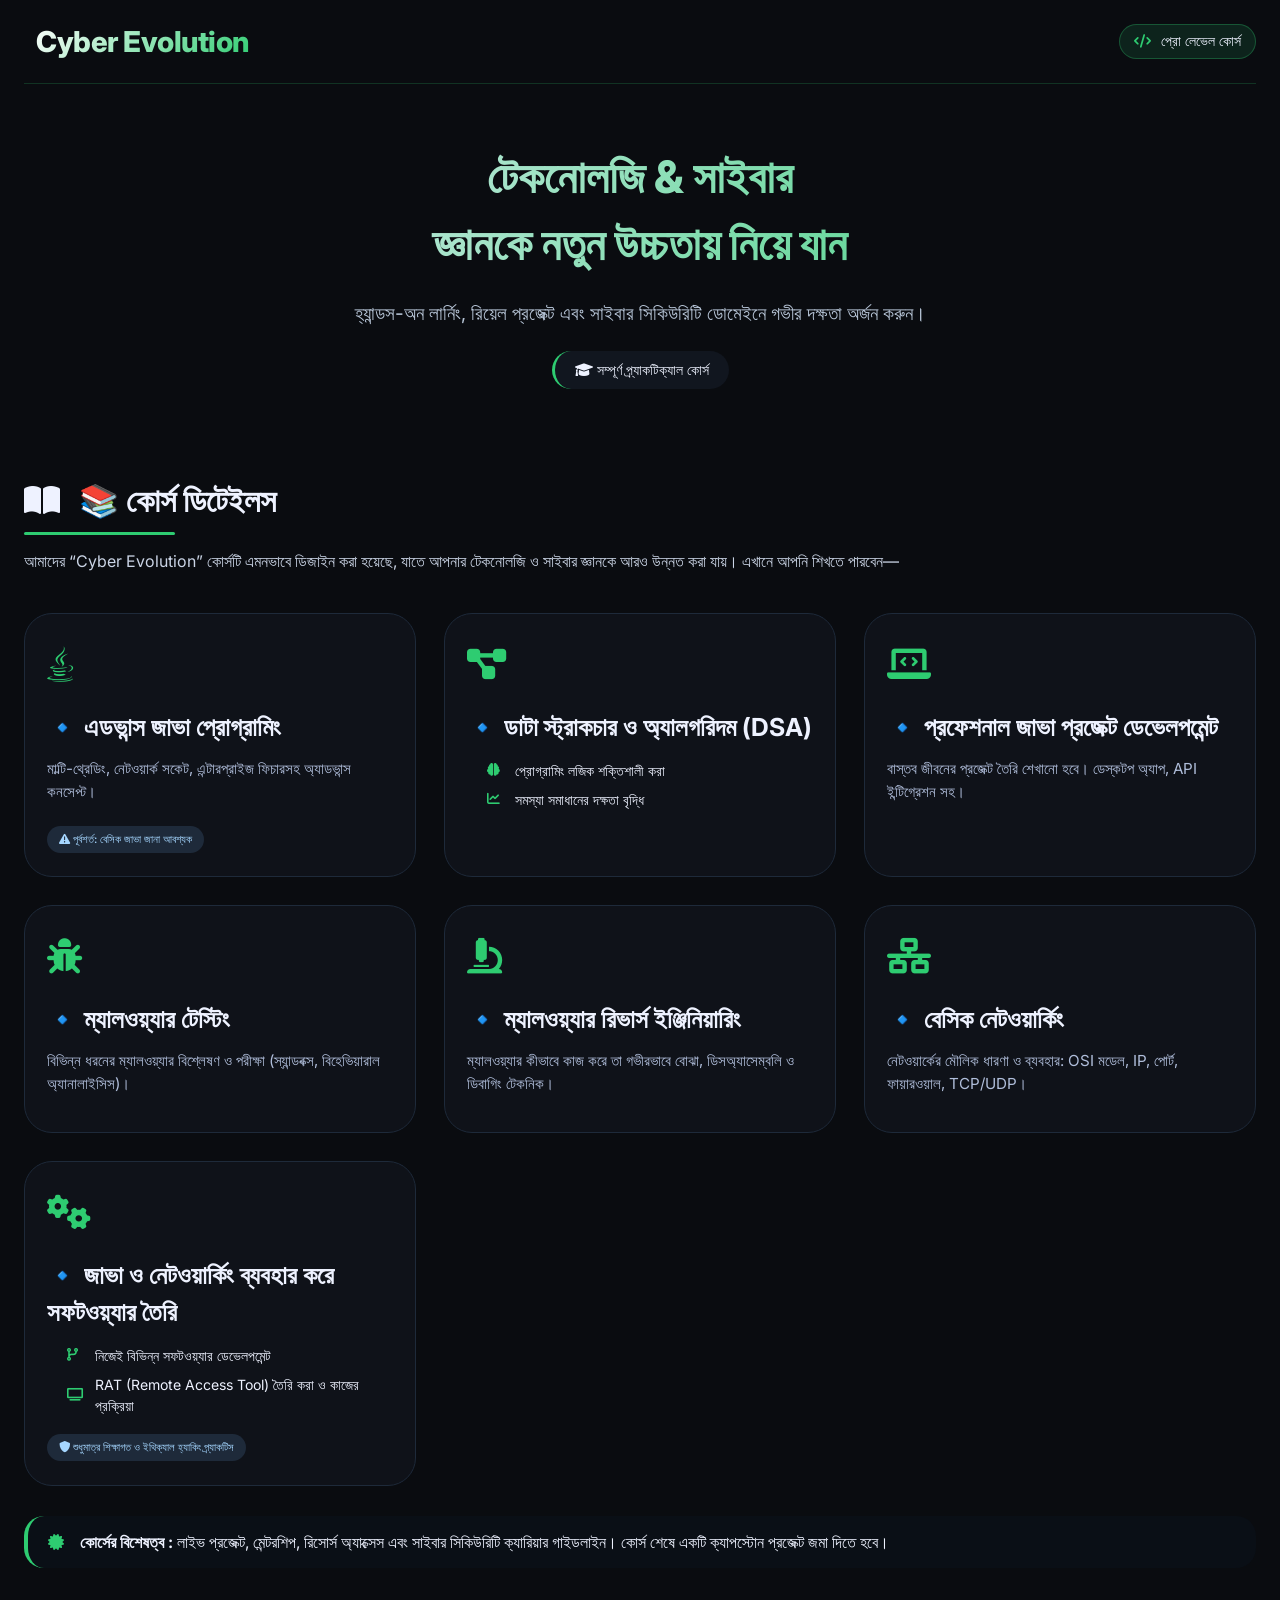
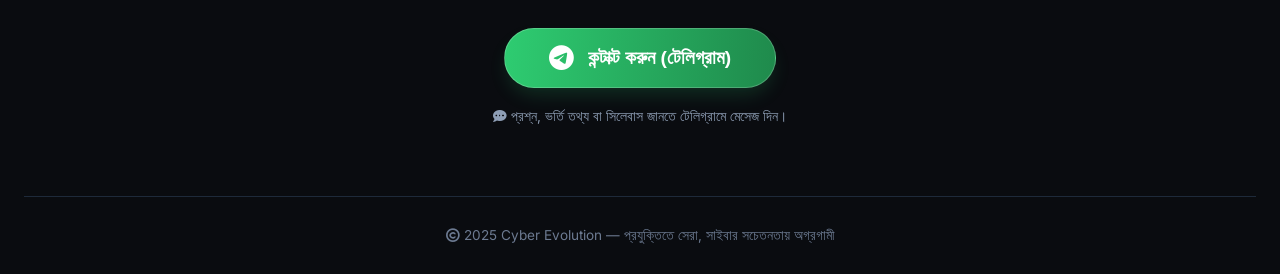
==== index.html @ 8c992a0f "Add files via upload" ====
<!DOCTYPE html>
<html lang="bn">
<head>
  <meta charset="UTF-8">
  <meta name="viewport" content="width=device-width, initial-scale=1.0, user-scalable=yes">
  <title>Cyber Evolution | অ্যাডভান্স টেক কোর্স</title>
  <!-- Google Fonts & Font Awesome -->
  <link href="https://fonts.googleapis.com/css2?family=Inter:opsz,wght@14..32,300;14..32,400;14..32,600;14..32,700;14..32,800&display=swap" rel="stylesheet">
  <link rel="stylesheet" href="https://cdnjs.cloudflare.com/ajax/libs/font-awesome/6.0.0-beta3/css/all.min.css">
 <link rel="stylesheet" href="style.css">
</head>
<body>

<div class="container">
  <!-- navbar -->
  <div class="navbar">
    <div class="logo">
      <i class="fas fa-shield-hog"></i>
      <h1>Cyber Evolution</h1>
    </div>
    <div class="nav-badge">
      <i class="fas fa-code"></i> প্রো লেভেল কোর্স
    </div>
  </div>

  <!-- hero -->
  <div class="hero">
    <h2>টেকনোলজি & সাইবার<br>জ্ঞানকে নতুন উচ্চতায় নিয়ে যান</h2>
    <p>হ্যান্ডস-অন লার্নিং, রিয়েল প্রজেক্ট এবং সাইবার সিকিউরিটি ডোমেইনে গভীর দক্ষতা অর্জন করুন।</p>
    <div class="hero-tag">
      <i class="fas fa-graduation-cap"></i>  সম্পূর্ণ প্র্যাকটিক্যাল কোর্স
    </div>
  </div>

  <!-- কোর্স ডিটেইলস সেকশন -->
  <div>
    <h2 class="section-title"><i class="fas fa-book-open" style="margin-right: 12px;"></i> 📚 কোর্স ডিটেইলস</h2>
    <div style="margin-bottom: 12px; font-size: 1rem; color: #cbd5e6;">আমাদের “Cyber Evolution” কোর্সটি এমনভাবে ডিজাইন করা হয়েছে, যাতে আপনার টেকনোলজি ও সাইবার জ্ঞানকে আরও উন্নত করা যায়। এখানে আপনি শিখতে পারবেন—</div>
  </div>

  <!-- কোর্স কার্ড গ্রিড (7 টি মূল বিষয়) -->
  <div class="course-grid">
    <!-- 1. Advanced Java -->
    <div class="course-card">
      <div class="card-icon"><i class="fab fa-java"></i></div>
      <h3>🔹 এডভান্স জাভা প্রোগ্রামিং</h3>
      <p>মাল্টি-থ্রেডিং, নেটওয়ার্ক সকেট, এন্টারপ্রাইজ ফিচারসহ অ্যাডভান্স কনসেপ্ট।</p>
      <div class="badge-req"><i class="fas fa-exclamation-triangle"></i> পূর্বশর্ত: বেসিক জাভা জানা আবশ্যক</div>
    </div>
    <!-- 2. DSA -->
    <div class="course-card">
      <div class="card-icon"><i class="fas fa-diagram-project"></i></div>
      <h3>🔹 ডাটা স্ট্রাকচার ও অ্যালগরিদম (DSA)</h3>
      <ul class="highlight-list">
        <li><i class="fas fa-brain"></i> প্রোগ্রামিং লজিক শক্তিশালী করা</li>
        <li><i class="fas fa-chart-line"></i> সমস্যা সমাধানের দক্ষতা বৃদ্ধি</li>
      </ul>
    </div>
    <!-- 3. Professional Java Project -->
    <div class="course-card">
      <div class="card-icon"><i class="fas fa-laptop-code"></i></div>
      <h3>🔹 প্রফেশনাল জাভা প্রজেক্ট ডেভেলপমেন্ট</h3>
      <p>বাস্তব জীবনের প্রজেক্ট তৈরি শেখানো হবে। ডেস্কটপ অ্যাপ, API ইন্টিগ্রেশন সহ।</p>
    </div>
    <!-- 4. Malware Testing -->
    <div class="course-card">
      <div class="card-icon"><i class="fas fa-bug"></i></div>
      <h3>🔹 ম্যালওয়্যার টেস্টিং</h3>
      <p>বিভিন্ন ধরনের ম্যালওয়্যার বিশ্লেষণ ও পরীক্ষা (স্যান্ডবক্স, বিহেভিয়ারাল অ্যানালাইসিস)।</p>
    </div>
    <!-- 5. Malware Reverse Engineering -->
    <div class="course-card">
      <div class="card-icon"><i class="fas fa-microscope"></i></div>
      <h3>🔹 ম্যালওয়্যার রিভার্স ইঞ্জিনিয়ারিং</h3>
      <p>ম্যালওয়্যার কীভাবে কাজ করে তা গভীরভাবে বোঝা, ডিসঅ্যাসেম্বলি ও ডিবাগিং টেকনিক।</p>
    </div>
    <!-- 6. Basic Networking -->
    <div class="course-card">
      <div class="card-icon"><i class="fas fa-network-wired"></i></div>
      <h3>🔹 বেসিক নেটওয়ার্কিং</h3>
      <p>নেটওয়ার্কের মৌলিক ধারণা ও ব্যবহার: OSI মডেল, IP, পোর্ট, ফায়ারওয়াল, TCP/UDP।</p>
    </div>
    <!-- 7. Java+Networking Software & RAT -->
    <div class="course-card">
      <div class="card-icon"><i class="fas fa-cogs"></i></div>
      <h3>🔹 জাভা ও নেটওয়ার্কিং ব্যবহার করে সফটওয়্যার তৈরি</h3>
      <ul class="highlight-list">
        <li><i class="fas fa-code-branch"></i> নিজেই বিভিন্ন সফটওয়্যার ডেভেলপমেন্ট</li>
        <li><i class="fas fa-tv"></i> RAT (Remote Access Tool) তৈরি করা ও কাজের প্রক্রিয়া</li>
      </ul>
      <div class="badge-req"><i class="fas fa-shield-alt"></i> শুধুমাত্র শিক্ষাগত ও ইথিক্যাল হ্যাকিং প্র্যাকটিস</div>
    </div>
  </div>

  <!-- অতিরিক্ত তথ্য / বিশেষ নোট -->
  <div class="special-note">
    <i class="fas fa-certificate" style="color:#2ecc71; margin-right: 12px;"></i>
    <strong>কোর্সের বিশেষত্ব :</strong> লাইভ প্রজেক্ট, মেন্টরশিপ, রিসোর্স অ্যাক্সেস এবং সাইবার সিকিউরিটি ক্যারিয়ার গাইডলাইন। কোর্স শেষে একটি ক্যাপস্টোন প্রজেক্ট জমা দিতে হবে।
  </div>

  <!-- কন্টাক্ট বাটন (টেলিগ্রাম) -->
  <div class="contact-area">
    <button class="telegram-btn" id="telegramContactBtn">
      <i class="fab fa-telegram-plane"></i>  কন্টাক্ট করুন (টেলিগ্রাম)
    </button>
    <div class="contact-note">
      <i class="fas fa-comment-dots"></i>  প্রশ্ন, ভর্তি তথ্য বা সিলেবাস জানতে টেলিগ্রামে মেসেজ দিন।
    </div>
  </div>

  <!-- footer -->
  <div class="footer">
    <p><i class="far fa-copyright"></i> 2025 Cyber Evolution — প্রযুক্তিতে সেরা, সাইবার সচেতনতায় অগ্রগামী</p>
  </div>
</div>
<script src="script.js"></script>
</body>
</html>
---- style.css ----
* {
      margin: 0;
      padding: 0;
      box-sizing: border-box;
    }

    body {
      font-family: 'Inter', sans-serif;
      background: #0a0c10;
      color: #eef2ff;
      line-height: 1.5;
      scroll-behavior: smooth;
    }

    /* custom scrollbar */
    ::-webkit-scrollbar {
      width: 8px;
    }
    ::-webkit-scrollbar-track {
      background: #11161f;
    }
    ::-webkit-scrollbar-thumb {
      background: #2c3e66;
      border-radius: 10px;
    }

    /* container */
    .container {
      max-width: 1300px;
      margin: 0 auto;
      padding: 0 24px;
    }

    /* header / navbar */
    .navbar {
      display: flex;
      justify-content: space-between;
      align-items: center;
      padding: 20px 0;
      flex-wrap: wrap;
      gap: 16px;
      border-bottom: 1px solid rgba(46, 204, 113, 0.2);
    }
    .logo {
      display: flex;
      align-items: center;
      gap: 12px;
    }
    .logo i {
      font-size: 2rem;
      color: #2ecc71;
      filter: drop-shadow(0 0 6px #2ecc7166);
    }
    .logo h1 {
      font-size: 1.8rem;
      font-weight: 800;
      background: linear-gradient(135deg, #FFFFFF, #2ecc71);
      background-clip: text;
      -webkit-background-clip: text;
      color: transparent;
      letter-spacing: -0.5px;
    }
    .nav-badge {
      background: rgba(46, 204, 113, 0.12);
      padding: 6px 14px;
      border-radius: 40px;
      font-size: 0.85rem;
      font-weight: 500;
      border: 1px solid rgba(46, 204, 113, 0.3);
    }
    .nav-badge i {
      margin-right: 6px;
      color: #2ecc71;
    }

    /* hero section */
    .hero {
      padding: 60px 0 40px;
      text-align: center;
    }
    .hero h2 {
      font-size: 2.8rem;
      font-weight: 800;
      background: linear-gradient(120deg, #eef2ff, #2ecc71);
      background-clip: text;
      -webkit-background-clip: text;
      color: transparent;
      margin-bottom: 20px;
    }
    .hero p {
      font-size: 1.2rem;
      max-width: 720px;
      margin: 0 auto;
      color: #b9c7d9;
    }
    .hero-tag {
      margin-top: 24px;
      display: inline-block;
      background: #11161f;
      padding: 8px 20px;
      border-radius: 60px;
      font-size: 0.9rem;
      border-left: 3px solid #2ecc71;
    }

    /* course section */
    .section-title {
      font-size: 2rem;
      font-weight: 700;
      margin: 48px 0 24px 0;
      position: relative;
      display: inline-block;
    }
    .section-title:after {
      content: '';
      position: absolute;
      bottom: -10px;
      left: 0;
      width: 60%;
      height: 3px;
      background: #2ecc71;
      border-radius: 3px;
    }
    .course-grid {
      display: grid;
      grid-template-columns: repeat(auto-fill, minmax(320px, 1fr));
      gap: 28px;
      margin: 40px 0 30px;
    }
    .course-card {
      background: #0f1219;
      border-radius: 28px;
      padding: 24px 22px;
      transition: all 0.25s ease;
      border: 1px solid #1e2a3a;
      backdrop-filter: blur(2px);
    }
    .course-card:hover {
      transform: translateY(-6px);
      border-color: #2ecc7140;
      box-shadow: 0 20px 30px -12px rgba(0,0,0,0.5);
      background: #11161f;
    }
    .card-icon {
      font-size: 2.2rem;
      color: #2ecc71;
      margin-bottom: 18px;
    }
    .course-card h3 {
      font-size: 1.55rem;
      font-weight: 700;
      margin-bottom: 12px;
    }
    .course-card p {
      color: #b0bedb;
      font-size: 0.95rem;
      margin-bottom: 12px;
    }
    .badge-req {
      background: #1e2a3a;
      display: inline-block;
      padding: 5px 12px;
      border-radius: 20px;
      font-size: 0.7rem;
      font-weight: 500;
      margin-top: 10px;
      color: #a5d6ff;
    }
    .highlight-list {
      margin-top: 14px;
      padding-left: 20px;
      list-style: none;
    }
    .highlight-list li {
      margin: 8px 0;
      font-size: 0.88rem;
      display: flex;
      align-items: center;
      gap: 10px;
    }
    .highlight-list li i {
      color: #2ecc71;
      font-size: 0.8rem;
      width: 18px;
    }
    .special-note {
      background: #0a0f16;
      border-left: 4px solid #2ecc71;
      padding: 14px 20px;
      border-radius: 20px;
      margin: 20px 0;
    }

    /* contact button + telegram */
    .contact-area {
      text-align: center;
      margin: 60px 0 70px;
    }
    .telegram-btn {
      background: linear-gradient(95deg, #2ecc71, #1f8a4c);
      border: none;
      padding: 16px 44px;
      font-size: 1.2rem;
      font-weight: 700;
      border-radius: 60px;
      color: white;
      display: inline-flex;
      align-items: center;
      gap: 14px;
      cursor: pointer;
      transition: 0.2s;
      box-shadow: 0 10px 20px -5px #2ecc7133;
      border: 1px solid rgba(255,255,255,0.2);
    }
    .telegram-btn i {
      font-size: 1.6rem;
    }
    .telegram-btn:hover {
      transform: scale(1.02);
      background: linear-gradient(95deg, #27ae60, #186d3e);
      box-shadow: 0 16px 28px -8px #2ecc7166;
    }
    .contact-note {
      margin-top: 18px;
      font-size: 0.85rem;
      color: #8e9eb5;
    }

    /* footer */
    .footer {
      border-top: 1px solid #1e2a3a;
      padding: 28px 0;
      text-align: center;
      font-size: 0.85rem;
      color: #6c7a91;
    }

    /* responsive */
    @media (max-width: 700px) {
      .container {
        padding: 0 20px;
      }
      .hero h2 {
        font-size: 2rem;
      }
      .section-title {
        font-size: 1.7rem;
      }
      .navbar {
        flex-direction: column;
        align-items: flex-start;
      }
      .telegram-btn {
        padding: 12px 30px;
        font-size: 1rem;
      }
    }
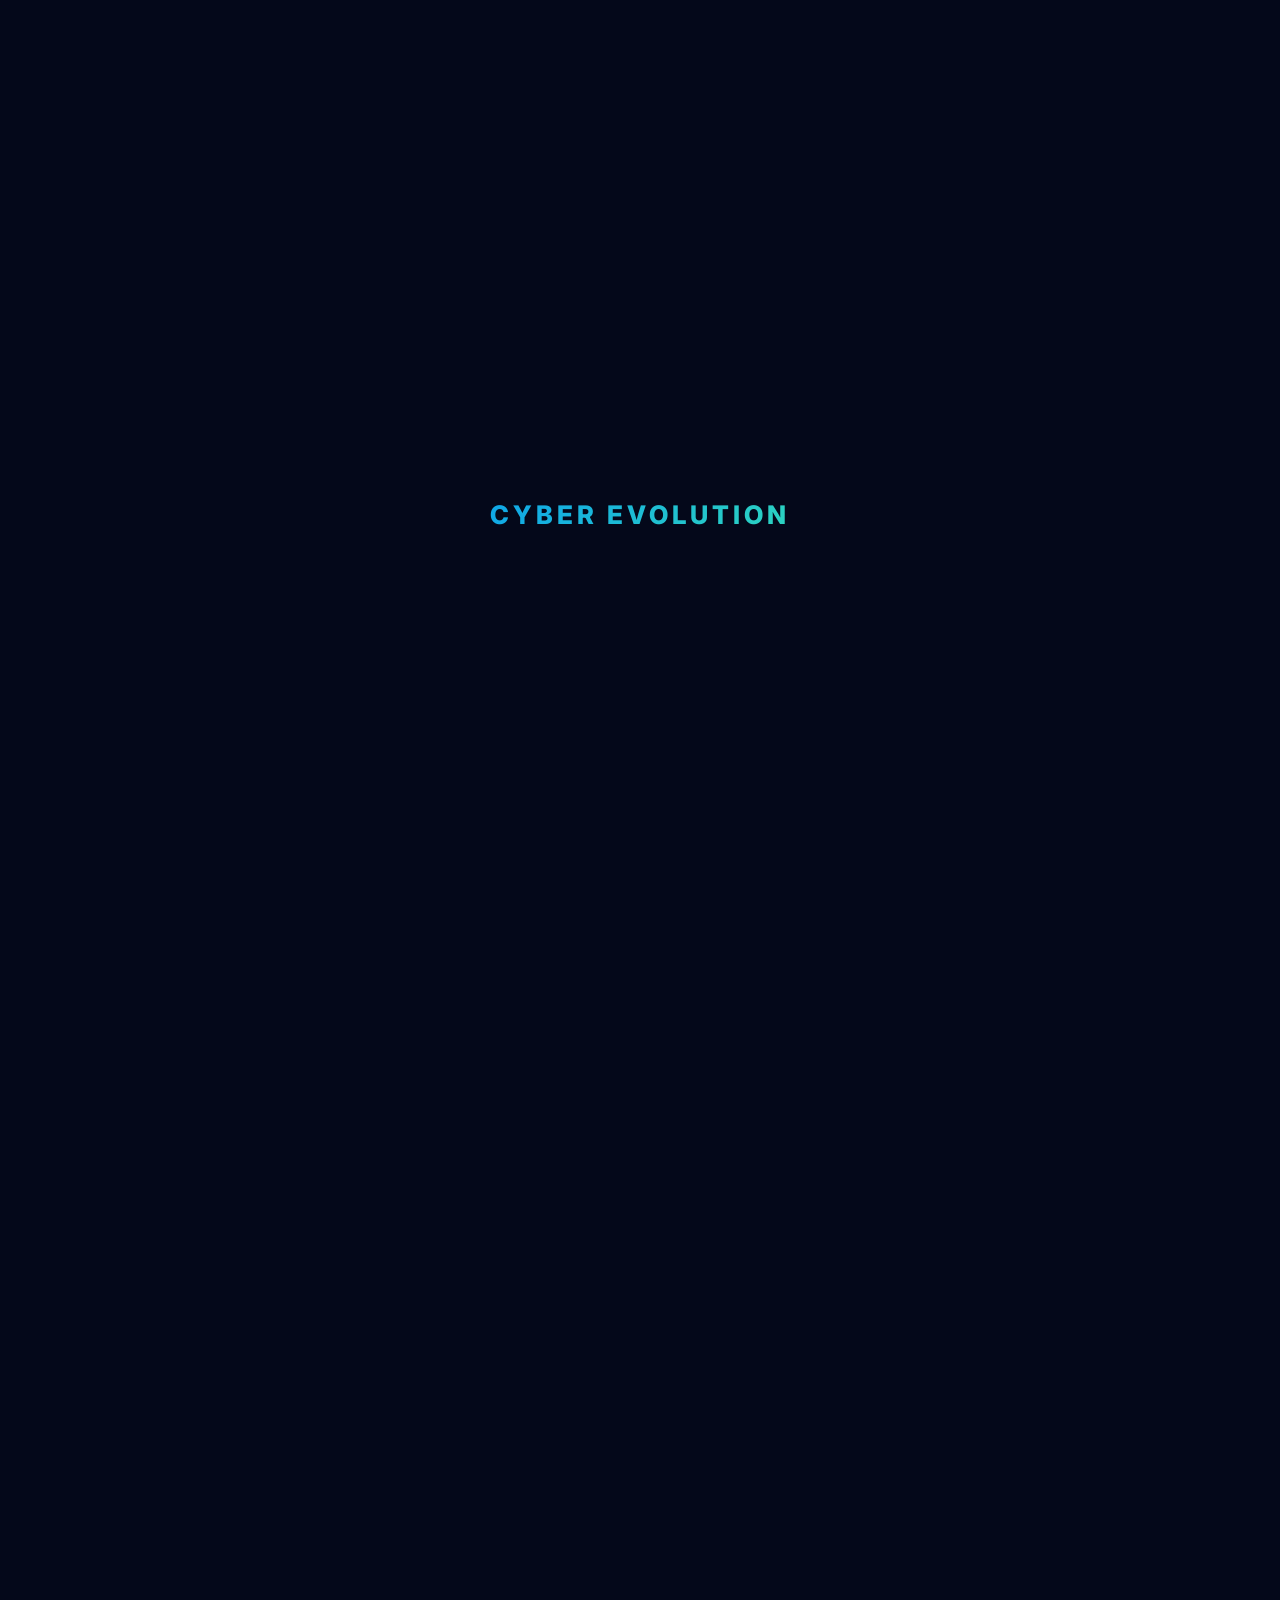
==== commit 33e981ae: "Add files via upload" ====
--- a/index.html
+++ b/index.html
@@ -1,118 +1,498 @@
 <!DOCTYPE html>
 <html lang="bn">
 <head>
-  <meta charset="UTF-8">
-  <meta name="viewport" content="width=device-width, initial-scale=1.0, user-scalable=yes">
-  <title>Cyber Evolution | অ্যাডভান্স টেক কোর্স</title>
-  <!-- Google Fonts & Font Awesome -->
-  <link href="https://fonts.googleapis.com/css2?family=Inter:opsz,wght@14..32,300;14..32,400;14..32,600;14..32,700;14..32,800&display=swap" rel="stylesheet">
-  <link rel="stylesheet" href="https://cdnjs.cloudflare.com/ajax/libs/font-awesome/6.0.0-beta3/css/all.min.css">
- <link rel="stylesheet" href="style.css">
+    <meta charset="UTF-8">
+    <meta name="viewport" content="width=device-width, initial-scale=1.0">
+    <title>Cyber Evolution - Advanced Cyber Security & Programming</title>
+    <meta name="description" content="Cyber Evolution কোর্সের মাধ্যমে অ্যাডভান্স জাভা, DSA, ম্যালওয়্যার এনালাইসিস এবং সাইবার সিকিউরিটি শিখুন।">
+    <link href="https://fonts.googleapis.com/css2?family=Inter:wght@300;400;500;600;700;800&family=Noto+Sans+Bengali:wght@400;500;600;700&display=swap" rel="stylesheet">
+    <link rel="stylesheet" href="https://cdnjs.cloudflare.com/ajax/libs/font-awesome/6.4.0/css/all.min.css">
+    <link rel="stylesheet" href="styles.css">
 </head>
 <body>
 
-<div class="container">
-  <!-- navbar -->
-  <div class="navbar">
-    <div class="logo">
-      <i class="fas fa-shield-hog"></i>
-      <h1>Cyber Evolution</h1>
-    </div>
-    <div class="nav-badge">
-      <i class="fas fa-code"></i> প্রো লেভেল কোর্স
-    </div>
-  </div>
-
-  <!-- hero -->
-  <div class="hero">
-    <h2>টেকনোলজি & সাইবার<br>জ্ঞানকে নতুন উচ্চতায় নিয়ে যান</h2>
-    <p>হ্যান্ডস-অন লার্নিং, রিয়েল প্রজেক্ট এবং সাইবার সিকিউরিটি ডোমেইনে গভীর দক্ষতা অর্জন করুন।</p>
-    <div class="hero-tag">
-      <i class="fas fa-graduation-cap"></i>  সম্পূর্ণ প্র্যাকটিক্যাল কোর্স
-    </div>
-  </div>
-
-  <!-- কোর্স ডিটেইলস সেকশন -->
-  <div>
-    <h2 class="section-title"><i class="fas fa-book-open" style="margin-right: 12px;"></i> 📚 কোর্স ডিটেইলস</h2>
-    <div style="margin-bottom: 12px; font-size: 1rem; color: #cbd5e6;">আমাদের “Cyber Evolution” কোর্সটি এমনভাবে ডিজাইন করা হয়েছে, যাতে আপনার টেকনোলজি ও সাইবার জ্ঞানকে আরও উন্নত করা যায়। এখানে আপনি শিখতে পারবেন—</div>
-  </div>
-
-  <!-- কোর্স কার্ড গ্রিড (7 টি মূল বিষয়) -->
-  <div class="course-grid">
-    <!-- 1. Advanced Java -->
-    <div class="course-card">
-      <div class="card-icon"><i class="fab fa-java"></i></div>
-      <h3>🔹 এডভান্স জাভা প্রোগ্রামিং</h3>
-      <p>মাল্টি-থ্রেডিং, নেটওয়ার্ক সকেট, এন্টারপ্রাইজ ফিচারসহ অ্যাডভান্স কনসেপ্ট।</p>
-      <div class="badge-req"><i class="fas fa-exclamation-triangle"></i> পূর্বশর্ত: বেসিক জাভা জানা আবশ্যক</div>
-    </div>
-    <!-- 2. DSA -->
-    <div class="course-card">
-      <div class="card-icon"><i class="fas fa-diagram-project"></i></div>
-      <h3>🔹 ডাটা স্ট্রাকচার ও অ্যালগরিদম (DSA)</h3>
-      <ul class="highlight-list">
-        <li><i class="fas fa-brain"></i> প্রোগ্রামিং লজিক শক্তিশালী করা</li>
-        <li><i class="fas fa-chart-line"></i> সমস্যা সমাধানের দক্ষতা বৃদ্ধি</li>
-      </ul>
-    </div>
-    <!-- 3. Professional Java Project -->
-    <div class="course-card">
-      <div class="card-icon"><i class="fas fa-laptop-code"></i></div>
-      <h3>🔹 প্রফেশনাল জাভা প্রজেক্ট ডেভেলপমেন্ট</h3>
-      <p>বাস্তব জীবনের প্রজেক্ট তৈরি শেখানো হবে। ডেস্কটপ অ্যাপ, API ইন্টিগ্রেশন সহ।</p>
-    </div>
-    <!-- 4. Malware Testing -->
-    <div class="course-card">
-      <div class="card-icon"><i class="fas fa-bug"></i></div>
-      <h3>🔹 ম্যালওয়্যার টেস্টিং</h3>
-      <p>বিভিন্ন ধরনের ম্যালওয়্যার বিশ্লেষণ ও পরীক্ষা (স্যান্ডবক্স, বিহেভিয়ারাল অ্যানালাইসিস)।</p>
-    </div>
-    <!-- 5. Malware Reverse Engineering -->
-    <div class="course-card">
-      <div class="card-icon"><i class="fas fa-microscope"></i></div>
-      <h3>🔹 ম্যালওয়্যার রিভার্স ইঞ্জিনিয়ারিং</h3>
-      <p>ম্যালওয়্যার কীভাবে কাজ করে তা গভীরভাবে বোঝা, ডিসঅ্যাসেম্বলি ও ডিবাগিং টেকনিক।</p>
-    </div>
-    <!-- 6. Basic Networking -->
-    <div class="course-card">
-      <div class="card-icon"><i class="fas fa-network-wired"></i></div>
-      <h3>🔹 বেসিক নেটওয়ার্কিং</h3>
-      <p>নেটওয়ার্কের মৌলিক ধারণা ও ব্যবহার: OSI মডেল, IP, পোর্ট, ফায়ারওয়াল, TCP/UDP।</p>
-    </div>
-    <!-- 7. Java+Networking Software & RAT -->
-    <div class="course-card">
-      <div class="card-icon"><i class="fas fa-cogs"></i></div>
-      <h3>🔹 জাভা ও নেটওয়ার্কিং ব্যবহার করে সফটওয়্যার তৈরি</h3>
-      <ul class="highlight-list">
-        <li><i class="fas fa-code-branch"></i> নিজেই বিভিন্ন সফটওয়্যার ডেভেলপমেন্ট</li>
-        <li><i class="fas fa-tv"></i> RAT (Remote Access Tool) তৈরি করা ও কাজের প্রক্রিয়া</li>
-      </ul>
-      <div class="badge-req"><i class="fas fa-shield-alt"></i> শুধুমাত্র শিক্ষাগত ও ইথিক্যাল হ্যাকিং প্র্যাকটিস</div>
-    </div>
-  </div>
-
-  <!-- অতিরিক্ত তথ্য / বিশেষ নোট -->
-  <div class="special-note">
-    <i class="fas fa-certificate" style="color:#2ecc71; margin-right: 12px;"></i>
-    <strong>কোর্সের বিশেষত্ব :</strong> লাইভ প্রজেক্ট, মেন্টরশিপ, রিসোর্স অ্যাক্সেস এবং সাইবার সিকিউরিটি ক্যারিয়ার গাইডলাইন। কোর্স শেষে একটি ক্যাপস্টোন প্রজেক্ট জমা দিতে হবে।
-  </div>
-
-  <!-- কন্টাক্ট বাটন (টেলিগ্রাম) -->
-  <div class="contact-area">
-    <button class="telegram-btn" id="telegramContactBtn">
-      <i class="fab fa-telegram-plane"></i>  কন্টাক্ট করুন (টেলিগ্রাম)
-    </button>
-    <div class="contact-note">
-      <i class="fas fa-comment-dots"></i>  প্রশ্ন, ভর্তি তথ্য বা সিলেবাস জানতে টেলিগ্রামে মেসেজ দিন।
-    </div>
-  </div>
-
-  <!-- footer -->
-  <div class="footer">
-    <p><i class="far fa-copyright"></i> 2025 Cyber Evolution — প্রযুক্তিতে সেরা, সাইবার সচেতনতায় অগ্রগামী</p>
-  </div>
-</div>
-<script src="script.js"></script>
+    <!-- ===== WATER DROP SPLASH SCREEN ===== -->
+    <div id="splashScreen" class="splash-screen">
+        <div class="drop-container">
+            <div class="drop"></div>
+            <div class="ripple ripple-1"></div>
+            <div class="ripple ripple-2"></div>
+            <div class="ripple ripple-3"></div>
+        </div>
+        <p class="splash-text">Cyber Evolution</p>
+    </div>
+
+    <!-- ===== MAIN SITE WRAPPER ===== -->
+    <div id="siteWrapper" class="site-wrapper">
+
+    <!-- ===== HEADER ===== -->
+    <header class="header" id="mainHeader">
+        <div class="container header-container">
+            <div class="logo">
+                <i class="fa-solid fa-shield-halved logo-icon"></i>
+                <span class="logo-text">Cyber <span class="logo-accent">Evolution</span></span>
+            </div>
+            <nav class="nav-links">
+                <a href="#course">কোর্স</a>
+                <a href="#how-to-buy">কেনার পদ্ধতি</a>
+                <a href="#contact">যোগাযোগ</a>
+            </nav>
+            <div class="nav-actions">
+                <button id="loginBtn" class="btn-login">
+                    <i class="fa-solid fa-user-lock"></i>
+                    <span>লগইন</span>
+                </button>
+                <button class="hamburger" id="hamburger">
+                    <span></span><span></span><span></span>
+                </button>
+            </div>
+        </div>
+        <!-- Mobile Menu -->
+        <div class="mobile-menu" id="mobileMenu">
+            <a href="#course">কোর্স</a>
+            <a href="#how-to-buy">কেনার পদ্ধতি</a>
+            <a href="#contact">যোগাযোগ</a>
+        </div>
+    </header>
+
+    <!-- ===== LOGIN MODAL ===== -->
+    <div id="loginModal" class="modal">
+        <div class="modal-overlay"></div>
+        <div class="modal-content glass-panel">
+            <button class="modal-close" id="closeLogin"><i class="fa-solid fa-xmark"></i></button>
+            <div class="modal-header">
+                <div class="modal-icon"><i class="fa-solid fa-lock"></i></div>
+                <h2>একাউন্টে প্রবেশ করুন</h2>
+                <p>আপনার টোকেন ও পাসওয়ার্ড দিয়ে লগইন করুন</p>
+            </div>
+            <form id="loginForm">
+                <div class="input-group">
+                    <label for="token"><i class="fa-solid fa-key"></i> TOKEN নাম্বার</label>
+                    <input type="text" id="token" placeholder="আপনার TOKEN দিন" required>
+                </div>
+                <div class="input-group">
+                    <label for="password"><i class="fa-solid fa-shield"></i> পাসওয়ার্ড</label>
+                    <input type="password" id="password" placeholder="আপনার পাসওয়ার্ড দিন" required>
+                </div>
+                <button type="submit" class="btn-primary btn-full">
+                    <i class="fa-solid fa-right-to-bracket"></i> লগইন করুন
+                </button>
+            </form>
+        </div>
+    </div>
+
+    <!-- ===== PAYMENT MODAL ===== -->
+    <div id="paymentModal" class="modal">
+        <div class="modal-overlay"></div>
+        <div class="modal-content glass-panel modal-wide">
+            <button class="modal-close close-payment"><i class="fa-solid fa-xmark"></i></button>
+            <div class="modal-header">
+                <div class="modal-icon" style="background: linear-gradient(135deg, #e2146e, #f43f5e);"><i class="fa-solid fa-bag-shopping"></i></div>
+                <h2>কোর্সে এনরোল করুন</h2>
+                <p>নিচের পদ্ধতি অনুসরণ করুন</p>
+            </div>
+
+            <div class="bkash-box">
+                <div class="bkash-label"><i class="fa-solid fa-mobile-screen-button"></i> বিকাশ সেন্ড মানি (Personal)</div>
+                <div class="bkash-number">01829534989</div>
+                <div class="bkash-amount">পরিমাণ: <strong>৳ ৩০০০</strong></div>
+            </div>
+
+            <form id="paymentForm">
+                <div class="form-grid">
+                    <div class="input-group">
+                        <label for="senderNumber"><i class="fa-solid fa-phone"></i> যে নাম্বার থেকে পাঠিয়েছেন</label>
+                        <input type="text" id="senderNumber" placeholder="01X-XXXX-XXXX" required>
+                    </div>
+                    <div class="input-group">
+                        <label for="trxId"><i class="fa-solid fa-receipt"></i> Transaction ID (TrxID)</label>
+                        <input type="text" id="trxId" placeholder="যেমন: 9B7C6X5Z" required>
+                    </div>
+                </div>
+                <div class="input-group">
+                    <label for="contactNumber"><i class="fa-brands fa-whatsapp"></i> WhatsApp / Telegram নাম্বার (TOKEN পাঠানো হবে)</label>
+                    <input type="text" id="contactNumber" placeholder="আপনার যোগাযোগের নাম্বার" required>
+                </div>
+                <button type="submit" class="btn-primary btn-full" style="background: linear-gradient(135deg, #e2146e, #f43f5e);">
+                    <i class="fa-solid fa-check-circle"></i> পেমেন্ট কনফার্ম করুন
+                </button>
+            </form>
+        </div>
+    </div>
+
+    <!-- ===== SUCCESS MODAL ===== -->
+    <div id="successModal" class="modal">
+        <div class="modal-overlay"></div>
+        <div class="modal-content glass-panel text-center">
+            <button class="modal-close close-success"><i class="fa-solid fa-xmark"></i></button>
+            <div class="success-anim">
+                <i class="fa-solid fa-circle-check"></i>
+            </div>
+            <h2 class="success-title">পেমেন্ট জমা নেওয়া হয়েছে!</h2>
+            <p class="success-msg">অনুগ্রহ করে <strong>৫ থেকে ১০ মিনিট</strong> পর আপনার লগিন <strong>TOKEN</strong> এবং <strong>পাসওয়ার্ড</strong> আপনার দেওয়া নাম্বারে পেয়ে যাবেন। ধন্যবাদ।</p>
+            <div class="notice-warning">
+                <i class="fa-solid fa-triangle-exclamation"></i>
+                <p>বিঃদ্রঃ ডেলিভারিতে ১০ মিনিটের বেশি সময় লাগলে আমাদের সাপোর্ট টিমের সাথে যোগাযোগ করবেন।</p>
+            </div>
+            <button type="button" class="btn-primary close-success-btn" style="margin-top: 20px;">
+                <i class="fa-solid fa-check"></i> ঠিক আছে
+            </button>
+        </div>
+    </div>
+
+    <!-- ===== PRIVACY POLICY MODAL ===== -->
+    <div id="privacyModal" class="modal">
+        <div class="modal-overlay"></div>
+        <div class="modal-content glass-panel modal-wide">
+            <button class="modal-close close-privacy"><i class="fa-solid fa-xmark"></i></button>
+            <div class="modal-header">
+                <div class="modal-icon"><i class="fa-solid fa-file-shield"></i></div>
+                <h2>প্রাইভেসি পলিসি</h2>
+                <p>সর্বশেষ আপডেট: মার্চ ২০২৬</p>
+            </div>
+            <div class="policy-content">
+                <div class="policy-section">
+                    <h4><i class="fa-solid fa-database"></i> তথ্য সংগ্রহ</h4>
+                    <p>আমরা শুধুমাত্র প্রয়োজনীয় তথ্য যেমন আপনার যোগাযোগের নাম্বার এবং পেমেন্টের বিবরণ সংগ্রহ করি। আপনার ব্যক্তিগত তথ্য কোনো তৃতীয় পক্ষের সাথে শেয়ার করা হয় না।</p>
+                </div>
+                <div class="policy-section">
+                    <h4><i class="fa-solid fa-lock"></i> তথ্য সুরক্ষা</h4>
+                    <p>আপনার প্রদত্ত সকল তথ্য সম্পূর্ণ নিরাপদ রাখা হয়। লগইন টোকেন ও পাসওয়ার্ড এনক্রিপ্টেড পদ্ধতিতে সংগ্রহ ও পরিচালনা করা হয়।</p>
+                </div>
+                <div class="policy-section">
+                    <h4><i class="fa-solid fa-money-bill-transfer"></i> পেমেন্ট নীতি</h4>
+                    <p>পেমেন্ট সম্পন্ন হওয়ার পর ৫ থেকে ১০ মিনিটের মধ্যে আপনার দেওয়া যোগাযোগ নাম্বারে TOKEN ও পাসওয়ার্ড পাঠানো হবে। কোনো কারণে নির্ধারিত সময়ের মধ্যে না পেলে সাপোর্ট টিমের সাথে যোগাযোগ করুন।</p>
+                </div>
+                <div class="policy-section">
+                    <h4><i class="fa-solid fa-rotate-left"></i> রিফান্ড পলিসি</h4>
+                    <p>কোর্স শুরু হওয়ার আগ পর্যন্ত সম্পূর্ণ রিফান্ড প্রদান করা হবে। কোর্স শুরু হওয়ার পরে কোনো রিফান্ড প্রযোজ্য হবে না। রিফান্ডের জন্য আমাদের সাপোর্টে যোগাযোগ করুন।</p>
+                </div>
+                <div class="policy-section">
+                    <h4><i class="fa-solid fa-ban"></i> ব্যবহারের শর্ত</h4>
+                    <p>কোর্সের কোনো শিক্ষা উপকরণ অন্যের সাথে শেয়ার, বিক্রি বা পুনর্বিতরণ করা সম্পূর্ণ নিষিদ্ধ। এই নিয়ম লঙ্ঘনে একাউন্ট স্থায়ীভাবে নিষিদ্ধ করা হবে।</p>
+                </div>
+                <div class="policy-section">
+                    <h4><i class="fa-solid fa-envelope"></i> যোগাযোগ</h4>
+                    <p>প্রাইভেসি পলিসি বিষয়ক যেকোনো প্রশ্নের জন্য আমাদের টেলিগ্রাম বা WhatsApp-এ যোগাযোগ করুন।</p>
+                </div>
+            </div>
+        </div>
+    </div>
+
+    <!-- ===== HOW TO BUY MODAL ===== -->
+    <div id="howToBuyModal" class="modal">
+        <div class="modal-overlay"></div>
+        <div class="modal-content glass-panel modal-wide">
+            <button class="modal-close close-howtobuy"><i class="fa-solid fa-xmark"></i></button>
+            <div class="modal-header">
+                <div class="modal-icon" style="background: linear-gradient(135deg, #f59e0b, #d97706);"><i class="fa-solid fa-cart-shopping"></i></div>
+                <h2>কোর্স কেনা ও লগইন করার পদ্ধতি</h2>
+                <p>ধাপে ধাপে সম্পূর্ণ গাইড</p>
+            </div>
+            <div class="steps-container">
+                <div class="step">
+                    <div class="step-num">১</div>
+                    <div class="step-body">
+                        <h4>বিকাশে পেমেন্ট করুন</h4>
+                        <p>আমাদের বিকাশ নাম্বারে (<strong>01829534989</strong>) Send Money অপশনে গিয়ে <strong>৳ ৩০০০</strong> টাকা পাঠান।</p>
+                    </div>
+                </div>
+                <div class="step">
+                    <div class="step-num">২</div>
+                    <div class="step-body">
+                        <h4>এনরোলমেন্ট ফর্ম পূরণ করুন</h4>
+                        <p>সাইটে "কোর্সে এনরোল করুন" বাটনে ক্লিক করুন এবং আপনার বিকাশ নাম্বার, TrxID এবং WhatsApp/Telegram নাম্বার দিয়ে ফর্মটি জমা দিন।</p>
+                    </div>
+                </div>
+                <div class="step">
+                    <div class="step-num">৩</div>
+                    <div class="step-body">
+                        <h4>TOKEN ও পাসওয়ার্ড পান</h4>
+                        <p>পেমেন্ট ভেরিফাই হওয়ার পর <strong>৫ থেকে ১০ মিনিটের</strong> মধ্যে আপনার দেওয়া নাম্বারে TOKEN এবং পাসওয়ার্ড পাঠানো হবে।</p>
+                    </div>
+                </div>
+                <div class="step">
+                    <div class="step-num">৪</div>
+                    <div class="step-body">
+                        <h4>সাইটে লগইন করুন</h4>
+                        <p>হেডারের উপরের <strong>"লগইন"</strong> বাটনে ক্লিক করুন। প্রাপ্ত TOKEN ও পাসওয়ার্ড দিয়ে লগইন করুন এবং কোর্স ড্যাশবোর্ডে প্রবেশ করুন।</p>
+                    </div>
+                </div>
+            </div>
+        </div>
+    </div>
+
+    <!-- ===== TERMS MODAL ===== -->
+    <div id="termsModal" class="modal">
+        <div class="modal-overlay"></div>
+        <div class="modal-content glass-panel modal-wide">
+            <button class="modal-close close-terms"><i class="fa-solid fa-xmark"></i></button>
+            <div class="modal-header">
+                <div class="modal-icon"><i class="fa-solid fa-file-contract"></i></div>
+                <h2>শর্তাবলী</h2>
+                <p>Terms & Conditions</p>
+            </div>
+            <div class="policy-content">
+                <div class="policy-section">
+                    <h4><i class="fa-solid fa-circle-check"></i> কোর্সে ভর্তির শর্তাবলী</h4>
+                    <p>কোর্সে ভর্তির সময় আপনাকে অবশ্যই সঠিক তথ্য প্রদান করতে হবে। ভুল তথ্য প্রদানের ক্ষেত্রে একাউন্ট বাতিল করার অধিকার আমাদের সংরক্ষিত।</p>
+                </div>
+                <div class="policy-section">
+                    <h4><i class="fa-solid fa-copyright"></i> মেধাস্বত্ব (Intellectual Property)</h4>
+                    <p>কোর্সের সমস্ত ভিডিও, কোড, নোট এবং অন্যান্য উপকরণ Cyber Evolution-এর সম্পত্তি। এগুলো কপি, বিতরণ বা পুনরায় প্রকাশ করা কঠোরভাবে নিষিদ্ধ।</p>
+                </div>
+                <div class="policy-section">
+                    <h4><i class="fa-solid fa-user-shield"></i> একাউন্ট শেয়ারিং নিষিদ্ধ</h4>
+                    <p>প্রতিটি TOKEN শুধুমাত্র একজন ব্যক্তির জন্য প্রযোজ্য। অন্যের সাথে TOKEN শেয়ার করা নিষিদ্ধ। একাউন্ট শেয়ারিং সনাক্ত হলে কোনো রিফান্ড ছাড়াই একাউন্ট বন্ধ করা হবে।</p>
+                </div>
+                <div class="policy-section">
+                    <h4><i class="fa-solid fa-scale-balanced"></i> আইনগত ব্যবহার</h4>
+                    <p>কোর্সে শেখানো সকল সাইবার সিকিউরিটি বিষয়াবলী কেবলমাত্র শিক্ষামূলক এবং আইনসম্মত উদ্দেশ্যে ব্যবহার করতে হবে। অবৈধ উদ্দেশ্যে ব্যবহারের জন্য আমরা দায়ী থাকব না।</p>
+                </div>
+            </div>
+        </div>
+    </div>
+
+    <!-- ===== MAIN CONTENT ===== -->
+    <main>
+
+        <!-- HERO SECTION -->
+        <section class="hero" id="home">
+            <div class="hero-bg-anim">
+                <div class="orb orb-1"></div>
+                <div class="orb orb-2"></div>
+                <div class="orb orb-3"></div>
+            </div>
+            <div class="container">
+                <div class="hero-content">
+                    <div class="hero-badge">
+                        <i class="fa-solid fa-shield-halved"></i> Cybersecurity & Programming
+                    </div>
+                    <h1 class="hero-title">
+                        টেকনোলজি ও সাইবার নিরাপত্তায়<br>
+                        <span class="text-gradient">দক্ষতা অর্জন করুন</span>
+                    </h1>
+                    <p class="hero-sub">আমাদের "Cyber Evolution" কোর্সের মাধ্যমে জিরো থেকে অ্যাডভান্স লেভেলের প্রোগ্রামিং এবং সাইবার সিকিউরিটি আয়ত্ত করুন।</p>
+                    <div class="hero-cta">
+                        <button id="heroEnrollBtn" class="btn-primary btn-glow">
+                            <i class="fa-solid fa-rocket"></i> কোর্সে এনরোল করুন
+                        </button>
+                        <a href="#course" class="btn-outline">
+                            <i class="fa-solid fa-book-open"></i> কোর্স দেখুন
+                        </a>
+                    </div>
+                    <div class="hero-stats">
+                        <div class="stat"><strong>৪০+</strong><span>মডিউল</span></div>
+                        <div class="stat-divider"></div>
+                        <div class="stat"><strong>১০/৪</strong><span>শুরুর তারিখ</span></div>
+                        <div class="stat-divider"></div>
+                        <div class="stat"><strong>সিমিত</strong><span>সিট বাকি</span></div>
+                    </div>
+                </div>
+            </div>
+        </section>
+
+        <!-- COURSE SECTION -->
+        <section class="course-section" id="course">
+            <div class="container">
+                <div class="section-header">
+                    <span class="section-badge">📚 কোর্স কারিকুলাম</span>
+                    <h2>যা যা শিখতে পারবেন</h2>
+                    <p>আমাদের কোর্সটি এমনভাবে ডিজাইন করা হয়েছে, যাতে আপনার টেকনোলজি ও সাইবার জ্ঞানকে আরও উন্নত করা যায়।</p>
+                </div>
+
+                <div class="modules-grid">
+                    <div class="module-card">
+                        <div class="module-icon-wrap"><i class="fa-brands fa-java"></i></div>
+                        <div class="module-num-badge">০১</div>
+                        <h3>এডভান্স জাভা প্রোগ্রামিং</h3>
+                        <p>এই অংশে অংশগ্রহণের জন্য বেসিক জাভা জানা আবশ্যক।</p>
+                    </div>
+                    <div class="module-card">
+                        <div class="module-icon-wrap"><i class="fa-solid fa-diagram-project"></i></div>
+                        <div class="module-num-badge">০২</div>
+                        <h3>ডাটা স্ট্রাকচার ও DSA</h3>
+                        <ul>
+                            <li>প্রোগ্রামিং লজিক শক্তিশালী করা</li>
+                            <li>সমস্যা সমাধানের দক্ষতা বৃদ্ধি</li>
+                        </ul>
+                    </div>
+                    <div class="module-card">
+                        <div class="module-icon-wrap"><i class="fa-solid fa-laptop-code"></i></div>
+                        <div class="module-num-badge">০৩</div>
+                        <h3>প্রফেশনাল জাভা প্রজেক্ট</h3>
+                        <p>বাস্তব জীবনের প্রজেক্ট তৈরি শেখানো হবে।</p>
+                    </div>
+                    <div class="module-card">
+                        <div class="module-icon-wrap"><i class="fa-solid fa-bug"></i></div>
+                        <div class="module-num-badge">০৪</div>
+                        <h3>ম্যালওয়্যার টেস্টিং</h3>
+                        <p>বিভিন্ন ধরনের ম্যালওয়্যার বিশ্লেষণ ও পরীক্ষা।</p>
+                    </div>
+                    <div class="module-card">
+                        <div class="module-icon-wrap"><i class="fa-solid fa-microscope"></i></div>
+                        <div class="module-num-badge">০৫</div>
+                        <h3>ম্যালওয়্যার রিভার্স ইঞ্জিনিয়ারিং</h3>
+                        <p>ম্যালওয়্যার কীভাবে কাজ করে তা গভীরভাবে বোঝা।</p>
+                    </div>
+                    <div class="module-card">
+                        <div class="module-icon-wrap"><i class="fa-solid fa-network-wired"></i></div>
+                        <div class="module-num-badge">০৬</div>
+                        <h3>বেসিক নেটওয়ার্কিং</h3>
+                        <p>নেটওয়ার্কের মৌলিক ধারণা ও ব্যবহার।</p>
+                    </div>
+                    <div class="module-card module-card-wide">
+                        <div class="module-icon-wrap"><i class="fa-solid fa-terminal"></i></div>
+                        <div class="module-num-badge">০৭</div>
+                        <h3>জাভা ও নেটওয়ার্কিং দিয়ে সফটওয়্যার তৈরি</h3>
+                        <ul>
+                            <li>নিজেই বিভিন্ন সফটওয়্যার ডেভেলপমেন্ট</li>
+                            <li>RAT (Remote Access Tool) তৈরি করা ও কাজের প্রক্রিয়া</li>
+                        </ul>
+                    </div>
+                </div>
+
+                <!-- PRICING CARD -->
+                <div class="pricing-card" id="pricing">
+                    <div class="pricing-left">
+                        <div class="pricing-badge"><i class="fa-solid fa-fire"></i> লিমিটেড টাইম অফার</div>
+                        <div class="pricing-title">সম্পূর্ণ কোর্স প্যাকেজ</div>
+                        <div class="pricing-amount">
+                            <span class="original">৳ ৩৫০০</span>
+                            <span class="discounted">৳ ৩০০০</span>
+                        </div>
+                        <div class="pricing-save">আপনি বাঁচাচ্ছেন ৳ ৫০০</div>
+                    </div>
+                    <div class="pricing-right">
+                        <ul class="pricing-features">
+                            <li><i class="fa-solid fa-check"></i> ৭টি সম্পূর্ণ মডিউল</li>
+                            <li><i class="fa-solid fa-check"></i> লাইফটাইম অ্যাক্সেস</li>
+                            <li><i class="fa-solid fa-check"></i> প্র্যাক্টিক্যাল প্রজেক্ট</li>
+                            <li><i class="fa-solid fa-check"></i> ডেডিকেটেড সাপোর্ট</li>
+                        </ul>
+                        <button id="enrollBtn" class="btn-primary btn-glow btn-big">
+                            <i class="fa-solid fa-rocket"></i> এখনই এনরোল করুন
+                        </button>
+                    </div>
+                </div>
+            </div>
+        </section>
+
+        <!-- HOW TO BUY SECTION -->
+        <section class="how-to-section" id="how-to-buy">
+            <div class="container">
+                <div class="section-header">
+                    <span class="section-badge">🛒 কেনার গাইড</span>
+                    <h2>কোর্স কেনা ও লগইন করার পদ্ধতি</h2>
+                </div>
+                <div class="steps-row">
+                    <div class="step-card">
+                        <div class="step-icon"><i class="fa-solid fa-wallet"></i></div>
+                        <div class="step-no">ধাপ ১</div>
+                        <h4>বিকাশে পেমেন্ট করুন</h4>
+                        <p><strong>01829534989</strong> নাম্বারে Send Money করুন। পরিমাণ ৳৩০০০।</p>
+                    </div>
+                    <div class="step-arrow"><i class="fa-solid fa-chevron-right"></i></div>
+                    <div class="step-card">
+                        <div class="step-icon"><i class="fa-solid fa-file-pen"></i></div>
+                        <div class="step-no">ধাপ ২</div>
+                        <h4>ফর্ম পূরণ করুন</h4>
+                        <p>এনরোল বাটনে ক্লিক করে বিকাশ নাম্বার, TrxID ও যোগাযোগ নাম্বার দিন।</p>
+                    </div>
+                    <div class="step-arrow"><i class="fa-solid fa-chevron-right"></i></div>
+                    <div class="step-card">
+                        <div class="step-icon"><i class="fa-solid fa-key"></i></div>
+                        <div class="step-no">ধাপ ৩</div>
+                        <h4>TOKEN পান</h4>
+                        <p>৫-১০ মিনিটের মধ্যে আপনার নাম্বারে TOKEN ও পাসওয়ার্ড পাঠানো হবে।</p>
+                    </div>
+                    <div class="step-arrow"><i class="fa-solid fa-chevron-right"></i></div>
+                    <div class="step-card">
+                        <div class="step-icon"><i class="fa-solid fa-right-to-bracket"></i></div>
+                        <div class="step-no">ধাপ ৪</div>
+                        <h4>লগইন করুন</h4>
+                        <p>উপরে "লগইন" বাটনে TOKEN ও পাসওয়ার্ড দিয়ে ড্যাশবোর্ডে প্রবেশ করুন।</p>
+                    </div>
+                </div>
+            </div>
+        </section>
+
+    </main>
+
+    <!-- ===== FOOTER ===== -->
+    <footer class="footer" id="contact">
+        <div class="footer-top">
+            <div class="container footer-grid">
+                <!-- Brand -->
+                <div class="footer-col footer-brand">
+                    <div class="footer-logo">
+                        <i class="fa-solid fa-shield-halved"></i>
+                        <span>Cyber Evolution</span>
+                    </div>
+                    <p>সাইবার সিকিউরিটি ও প্রোগ্রামিং শেখার সেরা বাংলা প্ল্যাটফর্ম। আমাদের সাথে থাকুন এবং আপনার ক্যারিয়ারকে নতুন উচ্চতায় নিয়ে যান।</p>
+                    <div class="footer-social">
+                        <a href="https://wa.me/01829534989" target="_blank" class="social-pill whatsapp">
+                            <i class="fa-brands fa-whatsapp"></i> WhatsApp
+                        </a>
+                        <a href="https://t.me/Cyber_Evolution_CEO" target="_blank" class="social-pill telegram">
+                            <i class="fa-brands fa-telegram"></i> Telegram
+                        </a>
+                    </div>
+                </div>
+
+                <!-- Quick Links -->
+                <div class="footer-col">
+                    <h4 class="footer-col-title">দ্রুত লিংক</h4>
+                    <ul class="footer-links">
+                        <li><a href="#course"><i class="fa-solid fa-chevron-right"></i> কোর্স কারিকুলাম</a></li>
+                        <li><a href="#pricing"><i class="fa-solid fa-chevron-right"></i> মূল্য তালিকা</a></li>
+                        <li><a href="#" id="openHowToBuy"><i class="fa-solid fa-chevron-right"></i> কেনার পদ্ধতি</a></li>
+                    </ul>
+                </div>
+
+                <!-- Policy -->
+                <div class="footer-col">
+                    <h4 class="footer-col-title">নীতিমালা</h4>
+                    <ul class="footer-links">
+                        <li><a href="#" id="openPrivacy"><i class="fa-solid fa-chevron-right"></i> প্রাইভেসি পলিসি</a></li>
+                        <li><a href="#" id="openTerms"><i class="fa-solid fa-chevron-right"></i> শর্তাবলী</a></li>
+                        <li><a href="#" id="openHowToBuy2"><i class="fa-solid fa-chevron-right"></i> কেনা ও লগইন গাইড</a></li>
+                    </ul>
+                </div>
+
+                <!-- Contact -->
+                <div class="footer-col">
+                    <h4 class="footer-col-title">যোগাযোগ করুন</h4>
+                    <div class="contact-items">
+                        <a href="https://wa.me/01829534989" target="_blank" class="contact-item">
+                            <i class="fa-brands fa-whatsapp"></i>
+                            <div>
+                                <span>WhatsApp</span>
+                                <strong>01829534989</strong>
+                            </div>
+                        </a>
+                        <a href="https://t.me/Cyber_Evolution_CEO" target="_blank" class="contact-item">
+                            <i class="fa-brands fa-telegram"></i>
+                            <div>
+                                <span>Telegram</span>
+                                <strong>@Cyber_Evolution_CEO</strong>
+                            </div>
+                        </a>
+                    </div>
+                </div>
+            </div>
+        </div>
+
+        <div class="footer-bottom">
+            <div class="container footer-bottom-inner">
+                <p>&copy; 2026 Cyber Evolution. All Rights Reserved.</p>
+                <p>Made with <i class="fa-solid fa-heart" style="color:#f43f5e;"></i> @Cyber_Evolution_CEO</p>
+            </div>
+        </div>
+    </footer>
+
+    </div><!-- end siteWrapper -->
+
+    <script src="script.js"></script>
 </body>
 </html>
--- a/styles.css
+++ b/styles.css
@@ -0,0 +1,1196 @@
+/* ============================================
+   CYBER EVOLUTION — PREMIUM CSS STYLESHEET
+   Dark Blue / Cyber Aesthetic
+   ============================================ */
+
+@import url('https://fonts.googleapis.com/css2?family=Inter:wght@300;400;500;600;700;800&family=Noto+Sans+Bengali:wght@400;500;600;700&display=swap');
+
+/* ===== CSS VARIABLES ===== */
+:root {
+    --bg-root: #04081a;
+    --bg-dark: #080f24;
+    --bg-card: rgba(10, 18, 45, 0.8);
+    --primary: #0ea5e9;
+    --primary-dark: #0284c7;
+    --primary-glow: rgba(14, 165, 233, 0.4);
+    --secondary: #7c3aed;
+    --secondary-light: #8b5cf6;
+    --accent: #2dd4bf;
+    --danger: #ef4444;
+    --success: #22c55e;
+    --warning: #f59e0b;
+    --text-main: #f0f6ff;
+    --text-muted: #7e9cb8;
+    --text-soft: #a8c0d4;
+    --border: rgba(14, 165, 233, 0.15);
+    --border-hover: rgba(14, 165, 233, 0.4);
+    --glass: rgba(8, 15, 40, 0.7);
+    --glass-border: rgba(255, 255, 255, 0.08);
+    --radius: 14px;
+    --radius-sm: 8px;
+    --radius-full: 100px;
+    --transition: 0.3s cubic-bezier(0.4, 0, 0.2, 1);
+    --shadow: 0 8px 32px rgba(0, 0, 0, 0.5);
+    --shadow-glow: 0 0 40px rgba(14, 165, 233, 0.2);
+}
+
+/* ===== RESET & BASE ===== */
+*, *::before, *::after { margin: 0; padding: 0; box-sizing: border-box; }
+
+html { scroll-behavior: smooth; }
+
+body {
+    font-family: 'Inter', 'Noto Sans Bengali', sans-serif;
+    background-color: var(--bg-root);
+    color: var(--text-main);
+    line-height: 1.7;
+    overflow-x: hidden;
+}
+
+a { text-decoration: none; color: inherit; }
+ul { list-style: none; }
+img { max-width: 100%; }
+
+/* ===== SCROLLBAR ===== */
+::-webkit-scrollbar { width: 6px; }
+::-webkit-scrollbar-track { background: var(--bg-root); }
+::-webkit-scrollbar-thumb { background: var(--primary-dark); border-radius: 3px; }
+
+/* ===== CONTAINER ===== */
+.container {
+    max-width: 1140px;
+    margin: 0 auto;
+    padding: 0 24px;
+}
+
+.text-center { text-align: center; }
+
+/* ===== GLASSMORPHISM ===== */
+.glass-panel {
+    background: var(--glass);
+    backdrop-filter: blur(20px);
+    -webkit-backdrop-filter: blur(20px);
+    border: 1px solid var(--glass-border);
+    border-radius: var(--radius);
+    box-shadow: var(--shadow);
+}
+
+/* ===== GRADIENT TEXT ===== */
+.text-gradient {
+    background: linear-gradient(135deg, var(--primary) 0%, var(--secondary-light) 50%, var(--accent) 100%);
+    background-clip: text;
+    -webkit-background-clip: text;
+    -webkit-text-fill-color: transparent;
+}
+
+/* ============================================
+   WATER DROP SPLASH SCREEN
+   ============================================ */
+.splash-screen {
+    position: fixed;
+    inset: 0;
+    background: var(--bg-root);
+    z-index: 9999;
+    display: flex;
+    flex-direction: column;
+    align-items: center;
+    justify-content: center;
+    transition: opacity 0.6s ease, visibility 0.6s ease;
+}
+
+.splash-screen.hidden {
+    opacity: 0;
+    visibility: hidden;
+    pointer-events: none;
+}
+
+.drop-container {
+    position: relative;
+    width: 80px;
+    height: 100px;
+    margin-bottom: 30px;
+}
+
+.drop {
+    position: absolute;
+    top: 0;
+    left: 50%;
+    transform: translateX(-50%);
+    width: 22px;
+    height: 30px;
+    background: linear-gradient(180deg, var(--accent), var(--primary));
+    border-radius: 50% 50% 50% 50% / 60% 60% 40% 40%;
+    box-shadow: 0 0 20px var(--primary-glow), 0 0 40px rgba(14, 165, 233, 0.2);
+    animation: dropFall 1.4s cubic-bezier(0.55, 0, 1, 0.45) forwards;
+}
+
+@keyframes dropFall {
+    0% { top: 0; opacity: 1; transform: translateX(-50%) scaleY(1); }
+    70% { top: 64px; opacity: 1; transform: translateX(-50%) scaleY(1); }
+    85% { top: 68px; transform: translateX(-50%) scaleY(0.5) scaleX(1.4); opacity: 1; }
+    100% { top: 68px; transform: translateX(-50%) scaleY(0) scaleX(2); opacity: 0; }
+}
+
+.ripple {
+    position: absolute;
+    bottom: 0;
+    left: 50%;
+    transform: translateX(-50%) scale(0);
+    border-radius: 50%;
+    border: 2px solid var(--primary);
+    opacity: 0;
+}
+
+.ripple-1 { width: 20px; height: 8px; animation: rippleOut 1.4s 1s ease-out forwards; }
+.ripple-2 { width: 40px; height: 14px; animation: rippleOut 1.4s 1.1s ease-out forwards; }
+.ripple-3 { width: 65px; height: 20px; animation: rippleOut 1.4s 1.2s ease-out forwards; }
+
+@keyframes rippleOut {
+    0% { transform: translateX(-50%) scale(0); opacity: 0.8; }
+    100% { transform: translateX(-50%) scale(1); opacity: 0; }
+}
+
+.splash-text {
+    font-size: 1.6rem;
+    font-weight: 800;
+    letter-spacing: 4px;
+    text-transform: uppercase;
+    background: linear-gradient(135deg, var(--primary), var(--accent));
+    background-clip: text;
+    -webkit-background-clip: text;
+    -webkit-text-fill-color: transparent;
+    animation: fadeInUp 0.6s 1.6s both;
+}
+
+@keyframes fadeInUp {
+    from { opacity: 0; transform: translateY(12px); }
+    to { opacity: 1; transform: translateY(0); }
+}
+
+/* ===== SITE WRAPPER ===== */
+.site-wrapper {
+    opacity: 0;
+    transition: opacity 0.6s ease;
+}
+.site-wrapper.visible { opacity: 1; }
+
+/* ============================================
+   HEADER
+   ============================================ */
+.header {
+    position: fixed;
+    top: 0; left: 0;
+    width: 100%;
+    z-index: 1000;
+    background: rgba(4, 8, 26, 0.85);
+    backdrop-filter: blur(16px);
+    -webkit-backdrop-filter: blur(16px);
+    border-bottom: 1px solid var(--border);
+    transition: var(--transition);
+}
+
+.header.scrolled {
+    background: rgba(4, 8, 26, 0.98);
+    box-shadow: 0 4px 24px rgba(0, 0, 0, 0.4);
+}
+
+.header-container {
+    display: flex;
+    align-items: center;
+    justify-content: space-between;
+    height: 68px;
+    gap: 20px;
+}
+
+/* Logo */
+.logo {
+    display: flex;
+    align-items: center;
+    gap: 10px;
+    text-decoration: none;
+    flex-shrink: 0;
+}
+
+.logo-icon {
+    font-size: 1.5rem;
+    background: linear-gradient(135deg, var(--primary), var(--accent));
+    background-clip: text;
+    -webkit-background-clip: text;
+    -webkit-text-fill-color: transparent;
+}
+
+.logo-text {
+    font-size: 1.3rem;
+    font-weight: 800;
+    color: var(--text-main);
+    letter-spacing: -0.5px;
+}
+
+.logo-accent { color: var(--primary); }
+
+/* Nav links */
+.nav-links {
+    display: flex;
+    gap: 30px;
+}
+
+.nav-links a {
+    font-size: 0.95rem;
+    font-weight: 500;
+    color: var(--text-muted);
+    transition: color var(--transition);
+    position: relative;
+    padding-bottom: 4px;
+}
+
+.nav-links a::after {
+    content: '';
+    position: absolute;
+    bottom: 0; left: 0;
+    width: 0; height: 2px;
+    background: var(--primary);
+    border-radius: 2px;
+    transition: width var(--transition);
+}
+
+.nav-links a:hover { color: var(--primary); }
+.nav-links a:hover::after { width: 100%; }
+
+/* Nav actions */
+.nav-actions { display: flex; align-items: center; gap: 12px; }
+
+/* Hamburger */
+.hamburger {
+    display: none;
+    flex-direction: column;
+    gap: 5px;
+    background: none;
+    border: none;
+    cursor: pointer;
+    padding: 4px;
+}
+
+.hamburger span {
+    display: block;
+    width: 22px;
+    height: 2px;
+    background: var(--text-main);
+    border-radius: 2px;
+    transition: var(--transition);
+}
+
+/* Mobile menu */
+.mobile-menu {
+    display: none;
+    flex-direction: column;
+    gap: 0;
+    border-top: 1px solid var(--border);
+    background: rgba(4, 8, 26, 0.98);
+    padding: 12px 24px 20px;
+}
+
+.mobile-menu.open { display: flex; }
+.mobile-menu a {
+    font-size: 1rem;
+    font-weight: 500;
+    color: var(--text-soft);
+    padding: 10px 0;
+    border-bottom: 1px solid var(--border);
+    transition: color var(--transition);
+}
+.mobile-menu a:hover { color: var(--primary); }
+
+/* ============================================
+   BUTTONS
+   ============================================ */
+.btn-primary {
+    display: inline-flex;
+    align-items: center;
+    gap: 8px;
+    padding: 12px 28px;
+    background: linear-gradient(135deg, var(--primary), var(--secondary-light));
+    color: #fff;
+    font-weight: 600;
+    font-family: inherit;
+    font-size: 1rem;
+    border: none;
+    border-radius: var(--radius-full);
+    cursor: pointer;
+    transition: all var(--transition);
+    white-space: nowrap;
+}
+
+.btn-primary:hover {
+    transform: translateY(-2px);
+    box-shadow: 0 8px 24px rgba(14, 165, 233, 0.4);
+}
+
+.btn-glow {
+    box-shadow: 0 4px 20px rgba(14, 165, 233, 0.3);
+}
+
+.btn-glow:hover {
+    box-shadow: 0 8px 32px rgba(14, 165, 233, 0.5);
+}
+
+.btn-big {
+    padding: 16px 36px;
+    font-size: 1.1rem;
+}
+
+.btn-full { width: 100%; justify-content: center; }
+
+.btn-outline {
+    display: inline-flex;
+    align-items: center;
+    gap: 8px;
+    padding: 12px 28px;
+    background: transparent;
+    color: var(--primary);
+    font-weight: 600;
+    font-family: inherit;
+    font-size: 1rem;
+    border: 1px solid var(--primary);
+    border-radius: var(--radius-full);
+    cursor: pointer;
+    transition: all var(--transition);
+}
+
+.btn-outline:hover {
+    background: rgba(14, 165, 233, 0.1);
+    transform: translateY(-2px);
+}
+
+.btn-login {
+    display: inline-flex;
+    align-items: center;
+    gap: 8px;
+    padding: 9px 22px;
+    background: transparent;
+    color: var(--primary);
+    font-weight: 600;
+    font-family: inherit;
+    font-size: 0.95rem;
+    border: 1.5px solid var(--primary);
+    border-radius: var(--radius-full);
+    cursor: pointer;
+    transition: all var(--transition);
+}
+
+.btn-login:hover {
+    background: var(--primary);
+    color: #fff;
+    box-shadow: 0 0 20px var(--primary-glow);
+}
+
+/* ============================================
+   MODALS
+   ============================================ */
+.modal {
+    display: none;
+    position: fixed;
+    inset: 0;
+    z-index: 5000;
+    align-items: center;
+    justify-content: center;
+    padding: 20px;
+}
+
+.modal.show { display: flex; }
+
+.modal-overlay {
+    position: absolute;
+    inset: 0;
+    background: rgba(0, 0, 0, 0.7);
+    backdrop-filter: blur(6px);
+    -webkit-backdrop-filter: blur(6px);
+}
+
+.modal-content {
+    position: relative;
+    z-index: 1;
+    width: 100%;
+    max-width: 400px;
+    padding: 36px;
+    border-top: 3px solid var(--primary);
+    animation: slideUp 0.3s ease;
+    max-height: 90vh;
+    overflow-y: auto;
+}
+
+.modal-wide { max-width: 560px; }
+
+@keyframes slideUp {
+    from { opacity: 0; transform: translateY(24px); }
+    to { opacity: 1; transform: translateY(0); }
+}
+
+.modal-close {
+    position: absolute;
+    top: 14px; right: 14px;
+    width: 32px; height: 32px;
+    display: flex; align-items: center; justify-content: center;
+    background: rgba(255,255,255,0.06);
+    border: 1px solid var(--glass-border);
+    border-radius: 50%;
+    color: var(--text-muted);
+    font-size: 14px;
+    cursor: pointer;
+    transition: all var(--transition);
+}
+
+.modal-close:hover { background: rgba(239,68,68,0.15); color: var(--danger); }
+
+.modal-header { text-align: center; margin-bottom: 28px; }
+
+.modal-icon {
+    width: 60px; height: 60px;
+    background: linear-gradient(135deg, var(--primary), var(--secondary-light));
+    border-radius: 50%;
+    display: flex; align-items: center; justify-content: center;
+    font-size: 1.4rem; color: #fff;
+    margin: 0 auto 16px;
+    box-shadow: 0 8px 24px rgba(14, 165, 233, 0.3);
+}
+
+.modal-header h2 { font-size: 1.4rem; font-weight: 700; margin-bottom: 6px; }
+.modal-header p { color: var(--text-muted); font-size: 0.9rem; }
+
+/* Form inputs */
+.input-group { margin-bottom: 18px; }
+
+.input-group label {
+    display: flex;
+    align-items: center;
+    gap: 6px;
+    font-size: 0.9rem;
+    font-weight: 500;
+    color: var(--text-soft);
+    margin-bottom: 8px;
+}
+
+.input-group input {
+    width: 100%;
+    padding: 12px 16px;
+    background: rgba(4, 8, 26, 0.8);
+    border: 1.5px solid rgba(14, 165, 233, 0.15);
+    border-radius: var(--radius-sm);
+    color: var(--text-main);
+    font-size: 0.95rem;
+    font-family: inherit;
+    outline: none;
+    transition: border-color var(--transition), box-shadow var(--transition);
+}
+
+.input-group input::placeholder { color: var(--text-muted); }
+.input-group input:focus {
+    border-color: var(--primary);
+    box-shadow: 0 0 0 3px rgba(14, 165, 233, 0.12);
+}
+
+.form-grid {
+    display: grid;
+    grid-template-columns: 1fr 1fr;
+    gap: 14px;
+}
+
+/* bKash box */
+.bkash-box {
+    background: linear-gradient(135deg, rgba(226, 20, 110, 0.12), rgba(244, 63, 94, 0.08));
+    border: 1px solid rgba(226, 20, 110, 0.4);
+    border-radius: var(--radius-sm);
+    padding: 18px;
+    text-align: center;
+    margin-bottom: 22px;
+}
+
+.bkash-label { font-size: 0.9rem; color: var(--text-muted); margin-bottom: 6px; }
+.bkash-number { font-size: 1.8rem; font-weight: 800; color: #e2146e; letter-spacing: 2px; margin-bottom: 4px; }
+.bkash-amount { font-size: 0.95rem; color: var(--text-soft); }
+.bkash-amount strong { color: var(--success); font-size: 1.1rem; }
+
+/* Success modal */
+.success-anim {
+    font-size: 64px;
+    color: var(--success);
+    margin-bottom: 16px;
+    animation: pop 0.5s cubic-bezier(0.175, 0.885, 0.32, 1.275);
+}
+
+@keyframes pop {
+    0% { transform: scale(0); }
+    80% { transform: scale(1.1); }
+    100% { transform: scale(1); }
+}
+
+.success-title { color: var(--success); font-size: 1.4rem; margin-bottom: 12px; }
+.success-msg { color: var(--text-soft); line-height: 1.7; margin-bottom: 16px; }
+
+.notice-warning {
+    display: flex;
+    gap: 10px;
+    align-items: flex-start;
+    background: rgba(239, 68, 68, 0.08);
+    border-left: 3px solid var(--danger);
+    border-radius: 0 var(--radius-sm) var(--radius-sm) 0;
+    padding: 12px;
+}
+
+.notice-warning i { color: var(--danger); margin-top: 2px; flex-shrink: 0; }
+.notice-warning p { font-size: 0.9rem; color: #fca5a5; }
+
+/* Policy content */
+.policy-content { max-height: 55vh; overflow-y: auto; padding-right: 4px; }
+
+.policy-section {
+    border-left: 2px solid var(--primary);
+    padding-left: 16px;
+    margin-bottom: 20px;
+}
+
+.policy-section h4 {
+    display: flex; align-items: center; gap: 8px;
+    color: var(--primary);
+    font-size: 1rem;
+    margin-bottom: 8px;
+}
+
+.policy-section p { font-size: 0.9rem; color: var(--text-soft); line-height: 1.7; }
+
+/* How to buy steps in modal */
+.steps-container { display: flex; flex-direction: column; gap: 16px; }
+
+.step {
+    display: flex;
+    gap: 16px;
+    align-items: flex-start;
+    background: rgba(14, 165, 233, 0.05);
+    border: 1px solid var(--border);
+    border-radius: var(--radius-sm);
+    padding: 16px;
+}
+
+.step-num {
+    width: 36px; height: 36px;
+    background: linear-gradient(135deg, var(--primary), var(--secondary-light));
+    border-radius: 50%;
+    display: flex; align-items: center; justify-content: center;
+    font-weight: 800; font-size: 0.95rem; color: #fff;
+    flex-shrink: 0;
+}
+
+.step-body h4 { font-size: 1rem; color: var(--text-main); margin-bottom: 4px; }
+.step-body p { font-size: 0.9rem; color: var(--text-soft); }
+
+/* ============================================
+   HERO SECTION
+   ============================================ */
+.hero {
+    position: relative;
+    min-height: 100vh;
+    display: flex;
+    align-items: center;
+    padding-top: 68px;
+    overflow: hidden;
+}
+
+.hero-bg-anim {
+    position: absolute;
+    inset: 0;
+    overflow: hidden;
+    pointer-events: none;
+}
+
+.orb {
+    position: absolute;
+    border-radius: 50%;
+    filter: blur(80px);
+    opacity: 0.35;
+    animation: orbFloat 8s ease-in-out infinite;
+}
+
+.orb-1 {
+    width: 450px; height: 450px;
+    background: radial-gradient(circle, var(--primary), transparent 70%);
+    top: -100px; left: -100px;
+}
+
+.orb-2 {
+    width: 350px; height: 350px;
+    background: radial-gradient(circle, var(--secondary), transparent 70%);
+    bottom: -50px; right: -50px;
+    animation-delay: -3s;
+}
+
+.orb-3 {
+    width: 250px; height: 250px;
+    background: radial-gradient(circle, var(--accent), transparent 70%);
+    top: 50%; left: 50%;
+    transform: translate(-50%, -50%);
+    animation-delay: -6s;
+    opacity: 0.2;
+}
+
+@keyframes orbFloat {
+    0%, 100% { transform: translate(0, 0) scale(1); }
+    33% { transform: translate(20px, -20px) scale(1.05); }
+    66% { transform: translate(-10px, 15px) scale(0.95); }
+}
+
+.hero-content {
+    max-width: 750px;
+    position: relative;
+    z-index: 1;
+}
+
+.hero-badge {
+    display: inline-flex;
+    align-items: center;
+    gap: 8px;
+    background: rgba(14, 165, 233, 0.1);
+    border: 1px solid var(--border);
+    color: var(--primary);
+    font-size: 0.9rem;
+    font-weight: 500;
+    padding: 7px 18px;
+    border-radius: var(--radius-full);
+    margin-bottom: 24px;
+}
+
+.hero-title {
+    font-size: clamp(2rem, 5vw, 3.2rem);
+    font-weight: 800;
+    line-height: 1.2;
+    color: var(--text-main);
+    margin-bottom: 20px;
+    letter-spacing: -1px;
+}
+
+.hero-sub {
+    font-size: 1.1rem;
+    color: var(--text-soft);
+    max-width: 560px;
+    margin-bottom: 36px;
+    line-height: 1.8;
+}
+
+.hero-cta {
+    display: flex;
+    gap: 16px;
+    flex-wrap: wrap;
+    margin-bottom: 48px;
+}
+
+.hero-stats {
+    display: flex;
+    align-items: center;
+    gap: 20px;
+    flex-wrap: wrap;
+}
+
+.stat { text-align: center; }
+.stat strong { display: block; font-size: 1.4rem; font-weight: 800; color: var(--primary); }
+.stat span { font-size: 0.85rem; color: var(--text-muted); }
+
+.stat-divider {
+    width: 1px; height: 36px;
+    background: var(--border);
+}
+
+/* ============================================
+   SECTION HEADERS
+   ============================================ */
+.section-header {
+    text-align: center;
+    margin-bottom: 60px;
+}
+
+.section-badge {
+    display: inline-block;
+    background: rgba(14, 165, 233, 0.1);
+    border: 1px solid var(--border);
+    color: var(--primary);
+    font-size: 0.9rem;
+    font-weight: 500;
+    padding: 6px 16px;
+    border-radius: var(--radius-full);
+    margin-bottom: 16px;
+}
+
+.section-header h2 {
+    font-size: clamp(1.6rem, 3.5vw, 2.4rem);
+    font-weight: 800;
+    margin-bottom: 14px;
+    color: var(--text-main);
+}
+
+.section-header p {
+    font-size: 1rem;
+    color: var(--text-soft);
+    max-width: 600px;
+    margin: 0 auto;
+}
+
+/* ============================================
+   COURSE MODULES GRID
+   ============================================ */
+.course-section {
+    padding: 100px 0;
+    background: linear-gradient(180deg, transparent, rgba(14, 165, 233, 0.03), transparent);
+}
+
+.modules-grid {
+    display: grid;
+    grid-template-columns: repeat(3, 1fr);
+    gap: 20px;
+    margin-bottom: 60px;
+}
+
+.module-card-wide { grid-column: span 3; }
+
+.module-card {
+    background: var(--bg-card);
+    border: 1px solid var(--border);
+    border-radius: var(--radius);
+    padding: 28px;
+    position: relative;
+    transition: all var(--transition);
+    overflow: hidden;
+}
+
+.module-card::before {
+    content: '';
+    position: absolute;
+    inset: 0;
+    background: linear-gradient(135deg, rgba(14, 165, 233, 0.05), transparent);
+    opacity: 0;
+    transition: opacity var(--transition);
+}
+
+.module-card:hover {
+    border-color: var(--border-hover);
+    transform: translateY(-4px);
+    box-shadow: 0 12px 32px rgba(0, 0, 0, 0.4), var(--shadow-glow);
+}
+
+.module-card:hover::before { opacity: 1; }
+
+.module-icon-wrap {
+    width: 52px; height: 52px;
+    background: linear-gradient(135deg, rgba(14, 165, 233, 0.15), rgba(124, 58, 237, 0.1));
+    border: 1px solid var(--border);
+    border-radius: 12px;
+    display: flex; align-items: center; justify-content: center;
+    font-size: 1.4rem;
+    color: var(--primary);
+    margin-bottom: 16px;
+}
+
+.module-num-badge {
+    position: absolute;
+    top: 20px; right: 20px;
+    font-size: 0.75rem;
+    font-weight: 700;
+    color: var(--text-muted);
+    letter-spacing: 1px;
+}
+
+.module-card h3 {
+    font-size: 1.05rem;
+    font-weight: 700;
+    color: var(--text-main);
+    margin-bottom: 10px;
+}
+
+.module-card p {
+    font-size: 0.9rem;
+    color: var(--text-soft);
+    line-height: 1.6;
+    margin-bottom: 16px;
+}
+
+.module-card ul {
+    margin-bottom: 16px;
+}
+
+.module-card ul li {
+    font-size: 0.9rem;
+    color: var(--text-soft);
+    padding-left: 16px;
+    position: relative;
+    margin-bottom: 5px;
+}
+
+.module-card ul li::before {
+    content: '▹';
+    color: var(--primary);
+    position: absolute;
+    left: 0;
+}
+
+.module-tag {
+    display: inline-flex;
+    align-items: center;
+    gap: 6px;
+    font-size: 0.8rem;
+    font-weight: 500;
+    color: var(--warning);
+    background: rgba(245, 158, 11, 0.1);
+    border: 1px solid rgba(245, 158, 11, 0.2);
+    padding: 4px 12px;
+    border-radius: var(--radius-full);
+}
+
+/* ============================================
+   PRICING CARD
+   ============================================ */
+.pricing-card {
+    background: linear-gradient(135deg, rgba(14, 165, 233, 0.08), rgba(124, 58, 237, 0.08));
+    border: 1px solid var(--border-hover);
+    border-radius: 20px;
+    padding: 48px;
+    display: flex;
+    align-items: center;
+    justify-content: space-between;
+    gap: 40px;
+    position: relative;
+    overflow: hidden;
+}
+
+.pricing-card::after {
+    content: '';
+    position: absolute;
+    top: -60px; right: -60px;
+    width: 200px; height: 200px;
+    background: radial-gradient(circle, rgba(14, 165, 233, 0.15), transparent 70%);
+    border-radius: 50%;
+}
+
+.pricing-badge {
+    display: inline-flex;
+    align-items: center;
+    gap: 6px;
+    background: rgba(239, 68, 68, 0.12);
+    border: 1px solid rgba(239, 68, 68, 0.3);
+    color: #f87171;
+    font-size: 0.85rem;
+    font-weight: 600;
+    padding: 5px 14px;
+    border-radius: var(--radius-full);
+    margin-bottom: 14px;
+}
+
+.pricing-title {
+    font-size: 1.2rem;
+    font-weight: 700;
+    color: var(--text-main);
+    margin-bottom: 16px;
+}
+
+.pricing-amount {
+    display: flex;
+    align-items: baseline;
+    gap: 14px;
+    margin-bottom: 6px;
+}
+
+.original {
+    font-size: 1.4rem;
+    color: var(--text-muted);
+    text-decoration: line-through;
+    font-weight: 500;
+}
+
+.discounted {
+    font-size: 3.2rem;
+    font-weight: 900;
+    color: var(--success);
+    line-height: 1;
+}
+
+.pricing-save {
+    font-size: 0.9rem;
+    color: var(--success);
+    font-weight: 500;
+    opacity: 0.8;
+}
+
+.pricing-features {
+    margin-bottom: 28px;
+    display: flex;
+    flex-direction: column;
+    gap: 10px;
+}
+
+.pricing-features li {
+    display: flex;
+    align-items: center;
+    gap: 10px;
+    font-size: 0.95rem;
+    color: var(--text-soft);
+}
+
+.pricing-features li i { color: var(--success); }
+
+/* ============================================
+   HOW TO BUY SECTION
+   ============================================ */
+.how-to-section {
+    padding: 100px 0;
+    background: var(--bg-dark);
+}
+
+.steps-row {
+    display: flex;
+    align-items: center;
+    gap: 16px;
+    flex-wrap: wrap;
+    justify-content: center;
+}
+
+.step-card {
+    background: var(--bg-card);
+    border: 1px solid var(--border);
+    border-radius: var(--radius);
+    padding: 28px;
+    text-align: center;
+    flex: 1;
+    min-width: 180px;
+    max-width: 240px;
+    transition: all var(--transition);
+}
+
+.step-card:hover {
+    border-color: var(--border-hover);
+    transform: translateY(-4px);
+    box-shadow: var(--shadow-glow);
+}
+
+.step-icon {
+    width: 58px; height: 58px;
+    background: linear-gradient(135deg, var(--primary), var(--secondary-light));
+    border-radius: 50%;
+    display: flex; align-items: center; justify-content: center;
+    font-size: 1.3rem; color: #fff;
+    margin: 0 auto 14px;
+    box-shadow: 0 6px 20px rgba(14, 165, 233, 0.3);
+}
+
+.step-no {
+    font-size: 0.8rem;
+    font-weight: 700;
+    color: var(--primary);
+    letter-spacing: 1px;
+    text-transform: uppercase;
+    margin-bottom: 8px;
+}
+
+.step-card h4 {
+    font-size: 1rem;
+    font-weight: 700;
+    color: var(--text-main);
+    margin-bottom: 8px;
+}
+
+.step-card p { font-size: 0.88rem; color: var(--text-soft); }
+
+.step-arrow {
+    font-size: 1.2rem;
+    color: var(--text-muted);
+    flex-shrink: 0;
+}
+
+/* ============================================
+   FOOTER
+   ============================================ */
+.footer {
+    background: var(--bg-root);
+    border-top: 1px solid var(--border);
+    margin-top: auto;
+}
+
+.footer-top { padding: 80px 0 60px; }
+
+.footer-grid {
+    display: grid;
+    grid-template-columns: 2fr 1fr 1fr 1.4fr;
+    gap: 50px;
+}
+
+.footer-logo {
+    display: flex;
+    align-items: center;
+    gap: 10px;
+    margin-bottom: 16px;
+}
+
+.footer-logo i {
+    font-size: 1.4rem;
+    background: linear-gradient(135deg, var(--primary), var(--accent));
+    background-clip: text;
+    -webkit-background-clip: text;
+    -webkit-text-fill-color: transparent;
+}
+
+.footer-logo span {
+    font-size: 1.2rem;
+    font-weight: 800;
+    color: var(--text-main);
+}
+
+.footer-brand p {
+    font-size: 0.9rem;
+    color: var(--text-muted);
+    line-height: 1.8;
+    margin-bottom: 24px;
+    max-width: 280px;
+}
+
+.footer-social {
+    display: flex;
+    gap: 12px;
+    flex-wrap: wrap;
+}
+
+.social-pill {
+    display: inline-flex;
+    align-items: center;
+    gap: 8px;
+    padding: 8px 18px;
+    border-radius: var(--radius-full);
+    font-size: 0.9rem;
+    font-weight: 500;
+    color: #fff;
+    transition: all var(--transition);
+}
+
+.social-pill:hover { opacity: 0.9; transform: translateY(-2px); }
+.social-pill.whatsapp { background: linear-gradient(135deg, #25D366, #1da851); }
+.social-pill.telegram { background: linear-gradient(135deg, #0088cc, #0066aa); }
+
+.footer-col-title {
+    font-size: 0.95rem;
+    font-weight: 700;
+    color: var(--text-main);
+    margin-bottom: 20px;
+    letter-spacing: 0.5px;
+    position: relative;
+    padding-bottom: 10px;
+}
+
+.footer-col-title::after {
+    content: '';
+    position: absolute;
+    bottom: 0; left: 0;
+    width: 28px; height: 2px;
+    background: var(--primary);
+    border-radius: 2px;
+}
+
+.footer-links { display: flex; flex-direction: column; gap: 10px; }
+
+.footer-links a {
+    display: flex;
+    align-items: center;
+    gap: 8px;
+    font-size: 0.9rem;
+    color: var(--text-muted);
+    transition: color var(--transition);
+}
+
+.footer-links a i { font-size: 0.7rem; color: var(--primary); }
+.footer-links a:hover { color: var(--primary); }
+
+.contact-items { display: flex; flex-direction: column; gap: 14px; }
+
+.contact-item {
+    display: flex;
+    align-items: center;
+    gap: 12px;
+    padding: 12px 14px;
+    background: rgba(14, 165, 233, 0.05);
+    border: 1px solid var(--border);
+    border-radius: var(--radius-sm);
+    transition: all var(--transition);
+}
+
+.contact-item:hover {
+    border-color: var(--border-hover);
+    background: rgba(14, 165, 233, 0.1);
+}
+
+.contact-item i {
+    font-size: 1.3rem;
+    width: 32px; text-align: center;
+}
+
+.contact-item i.fa-whatsapp { color: #25D366; }
+.contact-item i.fa-telegram { color: #0088cc; }
+
+.contact-item span { font-size: 0.8rem; color: var(--text-muted); display: block; }
+.contact-item strong { font-size: 0.9rem; color: var(--text-main); }
+
+/* Footer bottom */
+.footer-bottom {
+    border-top: 1px solid var(--border);
+    padding: 20px 0;
+}
+
+.footer-bottom-inner {
+    display: flex;
+    align-items: center;
+    justify-content: space-between;
+    flex-wrap: wrap;
+    gap: 10px;
+}
+
+.footer-bottom p { font-size: 0.88rem; color: var(--text-muted); }
+
+/* ============================================
+   RESPONSIVE — TABLET
+   ============================================ */
+@media (max-width: 1024px) {
+    .modules-grid { grid-template-columns: repeat(2, 1fr); }
+    .module-card-wide { grid-column: span 2; }
+
+    .footer-grid { grid-template-columns: 1fr 1fr; gap: 40px; }
+    .footer-brand { grid-column: span 2; }
+
+    .pricing-card { flex-direction: column; text-align: center; align-items: center; }
+    .pricing-amount { justify-content: center; }
+}
+
+/* ============================================
+   RESPONSIVE — MOBILE
+   ============================================ */
+@media (max-width: 768px) {
+    .nav-links { display: none; }
+    .hamburger { display: flex; }
+
+    .hero { min-height: auto; padding: 110px 0 60px; }
+    .hero-cta { flex-direction: column; }
+    .hero-cta a, .hero-cta button { justify-content: center; width: 100%; }
+
+    .modules-grid { grid-template-columns: 1fr; }
+    .module-card-wide { grid-column: span 1; }
+
+    .steps-row { flex-direction: column; align-items: stretch; }
+    .step-card { max-width: 100%; }
+    .step-arrow { transform: rotate(90deg); text-align: center; }
+
+    .footer-grid { grid-template-columns: 1fr; gap: 32px; }
+    .footer-brand { grid-column: auto; }
+
+    .form-grid { grid-template-columns: 1fr; }
+
+    .footer-bottom-inner { flex-direction: column; text-align: center; }
+
+    .pricing-card { padding: 28px; }
+}
+
+@media (max-width: 480px) {
+    .hero-title { font-size: 1.8rem; }
+    .hero-stats { gap: 12px; }
+    .stat strong { font-size: 1.1rem; }
+    .modal-content { padding: 24px; }
+}
